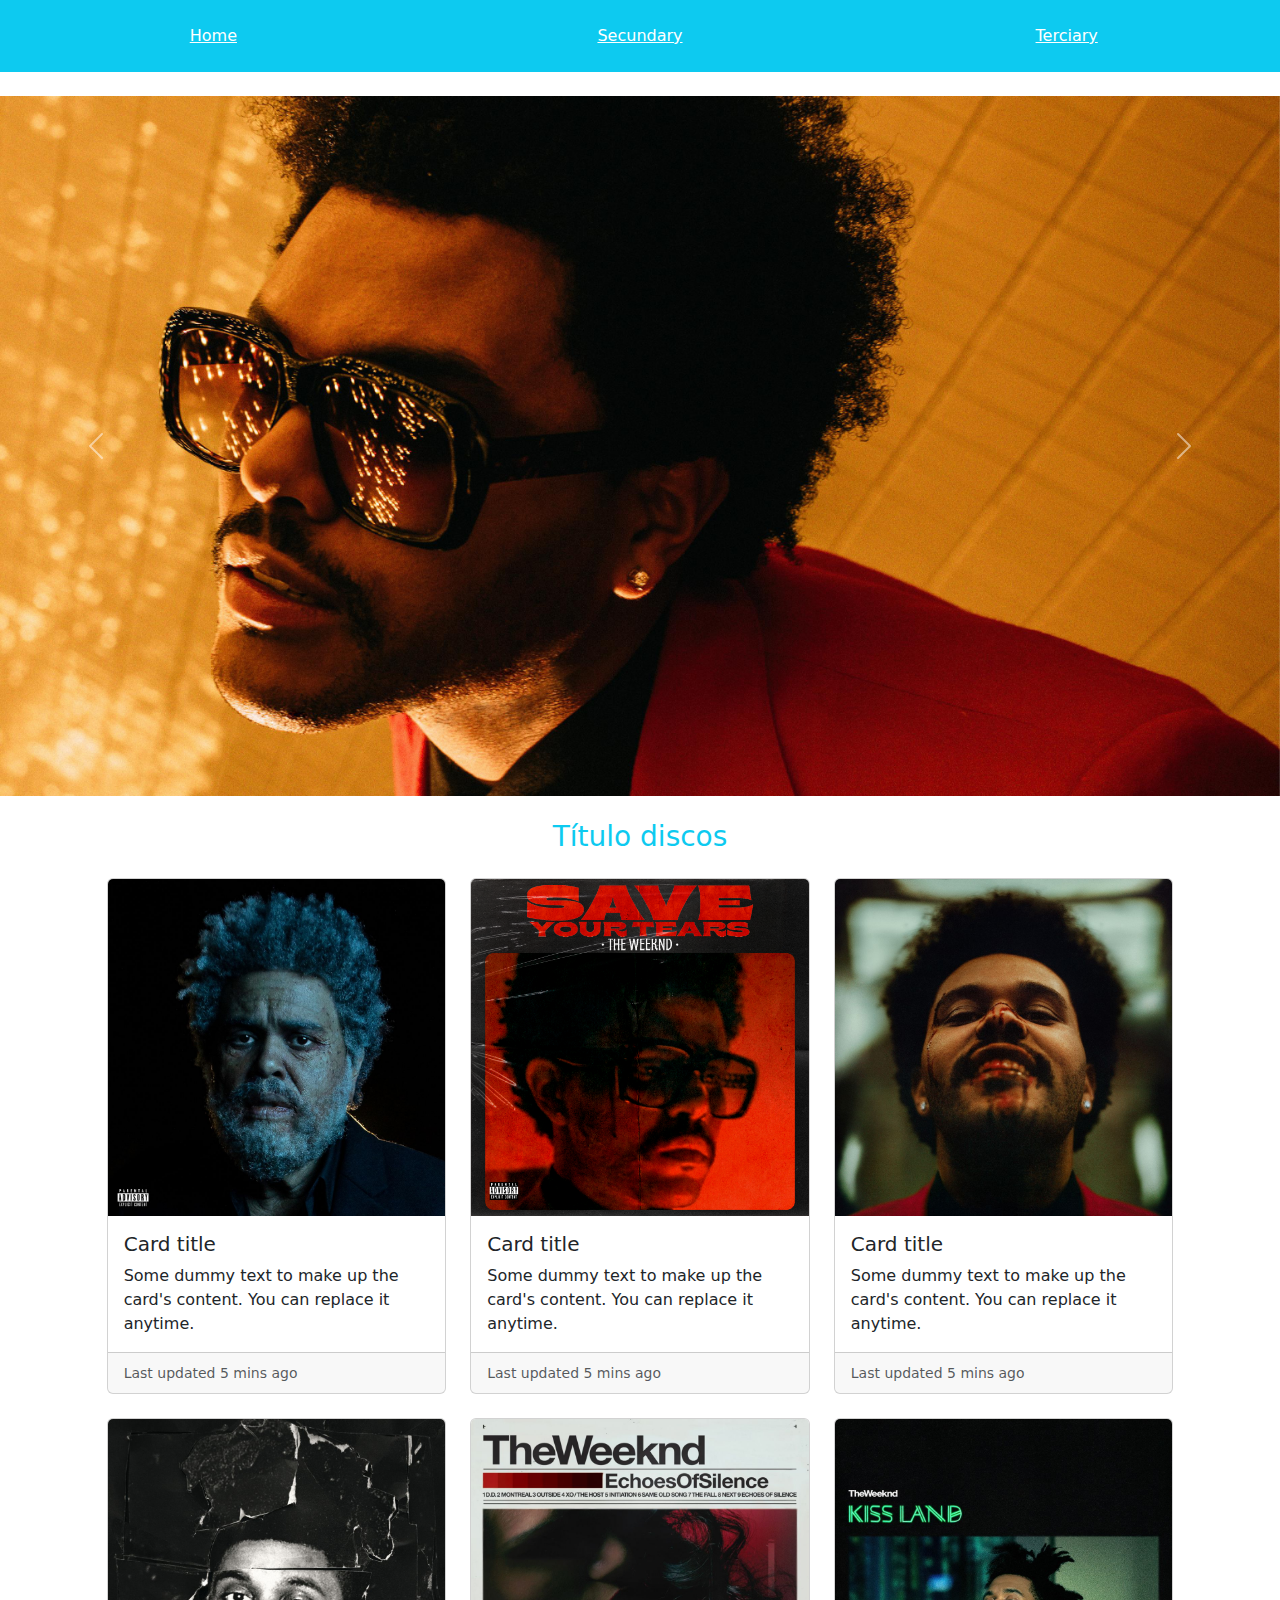
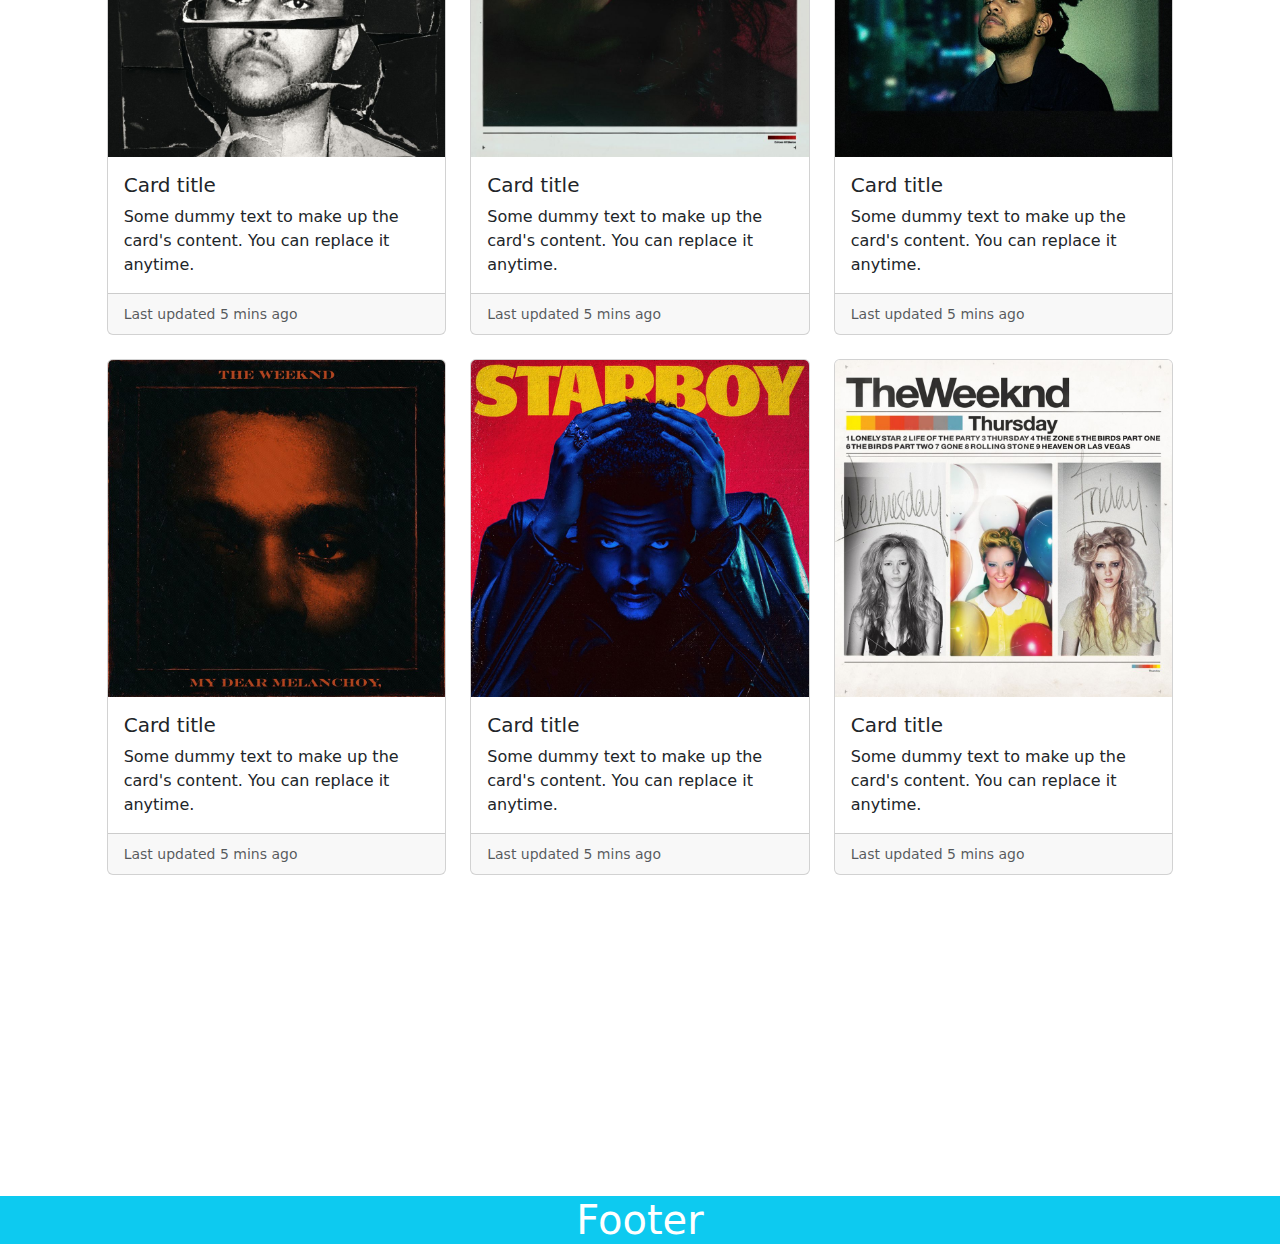
==== index.html @ e8db23d2 "PRIMER COMMIT" ====
<!DOCTYPE html>
<html lang="en">
  <head>
    <meta charset="UTF-8" />
    <meta name="viewport" content="width=device-width, initial-scale=1.0" />
    <link
      href="https://cdn.jsdelivr.net/npm/bootstrap@5.0.2/dist/css/bootstrap.min.css"
      rel="stylesheet"
    />
    <script src="https://cdn.jsdelivr.net/npm/bootstrap@5.0.2/dist/js/bootstrap.bundle.min.js"></script>
    <link rel="stylesheet" href="styles.css" />
    <title>Inicio</title>
  </head>
  <body>
    <header>
      <nav
        class="col-12 align-items-center justify-content-center bg-info d-flex text-center pt-4 pb-4"
      >
        <a href="index.html" class="col-4 text-white">Home</a>
        <a href="secondary.html" class="col-4 text-white">Secundary</a>
        <a href="terciary.html" class="col-4 text-white">Terciary</a>
      </nav>
    </header>

    <div class="main-content mt-4">
      
      <!-- Carrusel -->
      <div id="carouselExampleFade" class="carousel slide carousel-fade mb-4">
        <div class="carousel-inner">
          <div class="carousel-item active">
            <img src="/img/1080803.jpg" class="d-block w-100" alt="...">
          </div>
          <div class="carousel-item">
            <img src="/img/dztexpilhsh91.png" class="d-block w-100" alt="...">
          </div>
          <div class="carousel-item">
            <img src="img/MER89d1b098f418bb47fc2d58ce478ee_listen0322-1024x683.jpg" class="d-block w-100" alt="...">
          </div>
        </div>
        <button class="carousel-control-prev" type="button" data-bs-target="#carouselExampleFade" data-bs-slide="prev">
          <span class="carousel-control-prev-icon" aria-hidden="true"></span>
          <span class="visually-hidden">Previous</span>
        </button>
        <button class="carousel-control-next" type="button" data-bs-target="#carouselExampleFade" data-bs-slide="next">
          <span class="carousel-control-next-icon" aria-hidden="true"></span>
          <span class="visually-hidden">Next</span>
        </button>
      </div>
      <!-- Contenedor de las tarjetas -->
      <h3 class="text-center text-info mb-4">Título discos</h3>
      <div class="col-10 m-auto">
        <div class="row row-cols-1 row-cols-md-2 row-cols-lg-3 g-4">
          <div class="col">
            <div class="card">
              <img
                src="/img/disco_1.jpg"
                class="card-img-top"
                alt="..."
              />
              <div class="card-body">
                <h5 class="card-title">Card title</h5>
                <p class="card-text">
                  Some dummy text to make up the card's content. You can replace
                  it anytime.
                </p>
              </div>
              <div class="card-footer">
                <small class="text-muted">Last updated 5 mins ago</small>
              </div>
            </div>
          </div>
          <div class="col">
            <div class="card">
              <img
                src="/img/disco_2.png"
                class="card-img-top"
                alt="..."
              />
              <div class="card-body">
                <h5 class="card-title">Card title</h5>
                <p class="card-text">
                  Some dummy text to make up the card's content. You can replace
                  it anytime.
                </p>
              </div>
              <div class="card-footer">
                <small class="text-muted">Last updated 5 mins ago</small>
              </div>
            </div>
          </div>
          <div class="col">
            <div class="card">
              <img
                src="/img/disco_3.jpg"
                class="card-img-top"
                alt="..."
              />
              <div class="card-body">
                <h5 class="card-title">Card title</h5>
                <p class="card-text">
                  Some dummy text to make up the card's content. You can replace
                  it anytime.
                </p>
              </div>
              <div class="card-footer">
                <small class="text-muted">Last updated 5 mins ago</small>
              </div>
            </div>
          </div>
          <div class="col">
            <div class="card">
              <img
                src="/img/disco_4.jpg"
                class="card-img-top"
                alt="..."
              />
              <div class="card-body">
                <h5 class="card-title">Card title</h5>
                <p class="card-text">
                  Some dummy text to make up the card's content. You can replace
                  it anytime.
                </p>
              </div>
              <div class="card-footer">
                <small class="text-muted">Last updated 5 mins ago</small>
              </div>
            </div>
          </div>
          <div class="col">
            <div class="card">
              <img
                src="/img/disco_5.jpg"
                class="card-img-top"
                alt="..."
              />
              <div class="card-body">
                <h5 class="card-title">Card title</h5>
                <p class="card-text">
                  Some dummy text to make up the card's content. You can replace
                  it anytime.
                </p>
              </div>
              <div class="card-footer">
                <small class="text-muted">Last updated 5 mins ago</small>
              </div>
            </div>
          </div>
          <div class="col">
            <div class="card">
              <img
                src="/img/disco_6.jpg"
                class="card-img-top"
                alt="..."
              />
              <div class="card-body">
                <h5 class="card-title">Card title</h5>
                <p class="card-text">
                  Some dummy text to make up the card's content. You can replace
                  it anytime.
                </p>
              </div>
              <div class="card-footer">
                <small class="text-muted">Last updated 5 mins ago</small>
              </div>
            </div>
          </div>
          <div class="col">
            <div class="card">
              <img
                src="/img/disco_7.jpg"
                class="card-img-top"
                alt="..."
              />
              <div class="card-body">
                <h5 class="card-title">Card title</h5>
                <p class="card-text">
                  Some dummy text to make up the card's content. You can replace
                  it anytime.
                </p>
              </div>
              <div class="card-footer">
                <small class="text-muted">Last updated 5 mins ago</small>
              </div>
            </div>
          </div>
          <div class="col">
            <div class="card">
              <img
                src="/img/disco_8.jpg"
                class="card-img-top"
                alt="..."
              />
              <div class="card-body">
                <h5 class="card-title">Card title</h5>
                <p class="card-text">
                  Some dummy text to make up the card's content. You can replace
                  it anytime.
                </p>
              </div>
              <div class="card-footer">
                <small class="text-muted">Last updated 5 mins ago</small>
              </div>
            </div>
          </div>
          <div class="col">
            <div class="card">
              <img
                src="/img/disco_9.jpg"
                class="card-img-top"
                alt="..."
              />
              <div class="card-body">
                <h5 class="card-title">Card title</h5>
                <p class="card-text">
                  Some dummy text to make up the card's content. You can replace
                  it anytime.
                </p>
              </div>
              <div class="card-footer">
                <small class="text-muted">Last updated 5 mins ago</small>
              </div>
            </div>
          </div>
        </div>
      </div>
    </div>
    <footer>
      <div class="footer col-12 bg-info">
        <h1 class="text-white m-0 text-center">Footer</h1>
      </div>
      <script
        src="https://code.jquery.com/jquery-3.3.1.slim.min.js"
        integrity="sha384-q8i/X+965DzO0rT7abK41JStQIAqVgRVzpbzo5smXKp4YfRvH+8abtTE1Pi6jizo"
        crossorigin="anonymous"
      ></script>
      <script
        src="https://cdn.jsdelivr.net/npm/popper.js@1.14.3/dist/umd/popper.min.js"
        integrity="sha384-ZMP7rVo3mIykV+2+9J3UJ46jBk0WLaUAdn689aCwoqbBJiSnjAK/l8WvCWPIPm49"
        crossorigin="anonymous"
      ></script>
    </footer>
  </body>
</html>
---- styles.css ----
.main-content{
    min-height: 300vh;
}

.carousel, .carousel-item img{
    max-height: 700px;
}
.card iframe{
    height: 300px;
}
@media only screen and (max-width: 576px) {
    .main-content{
        min-height: 300vh;
    }
    .carousel, .carousel-item img{
        max-height: 250px;
    }
}
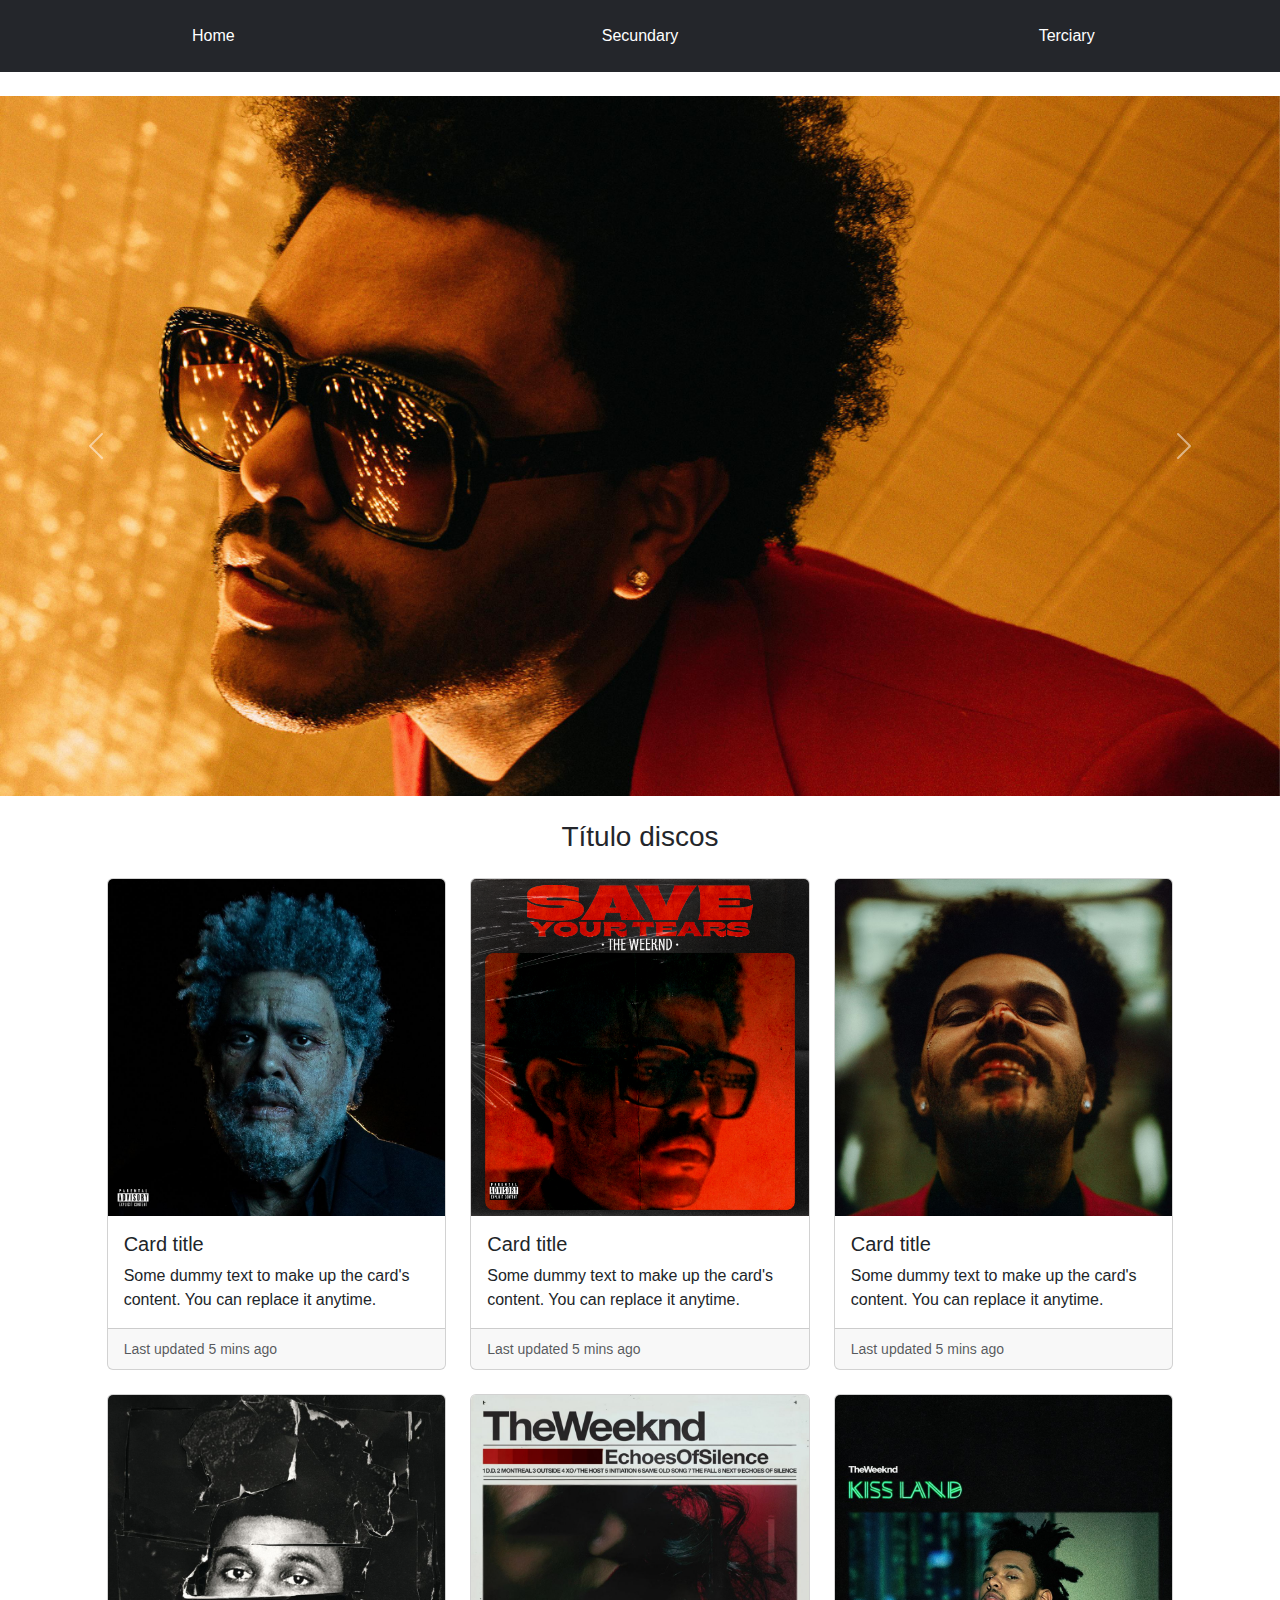
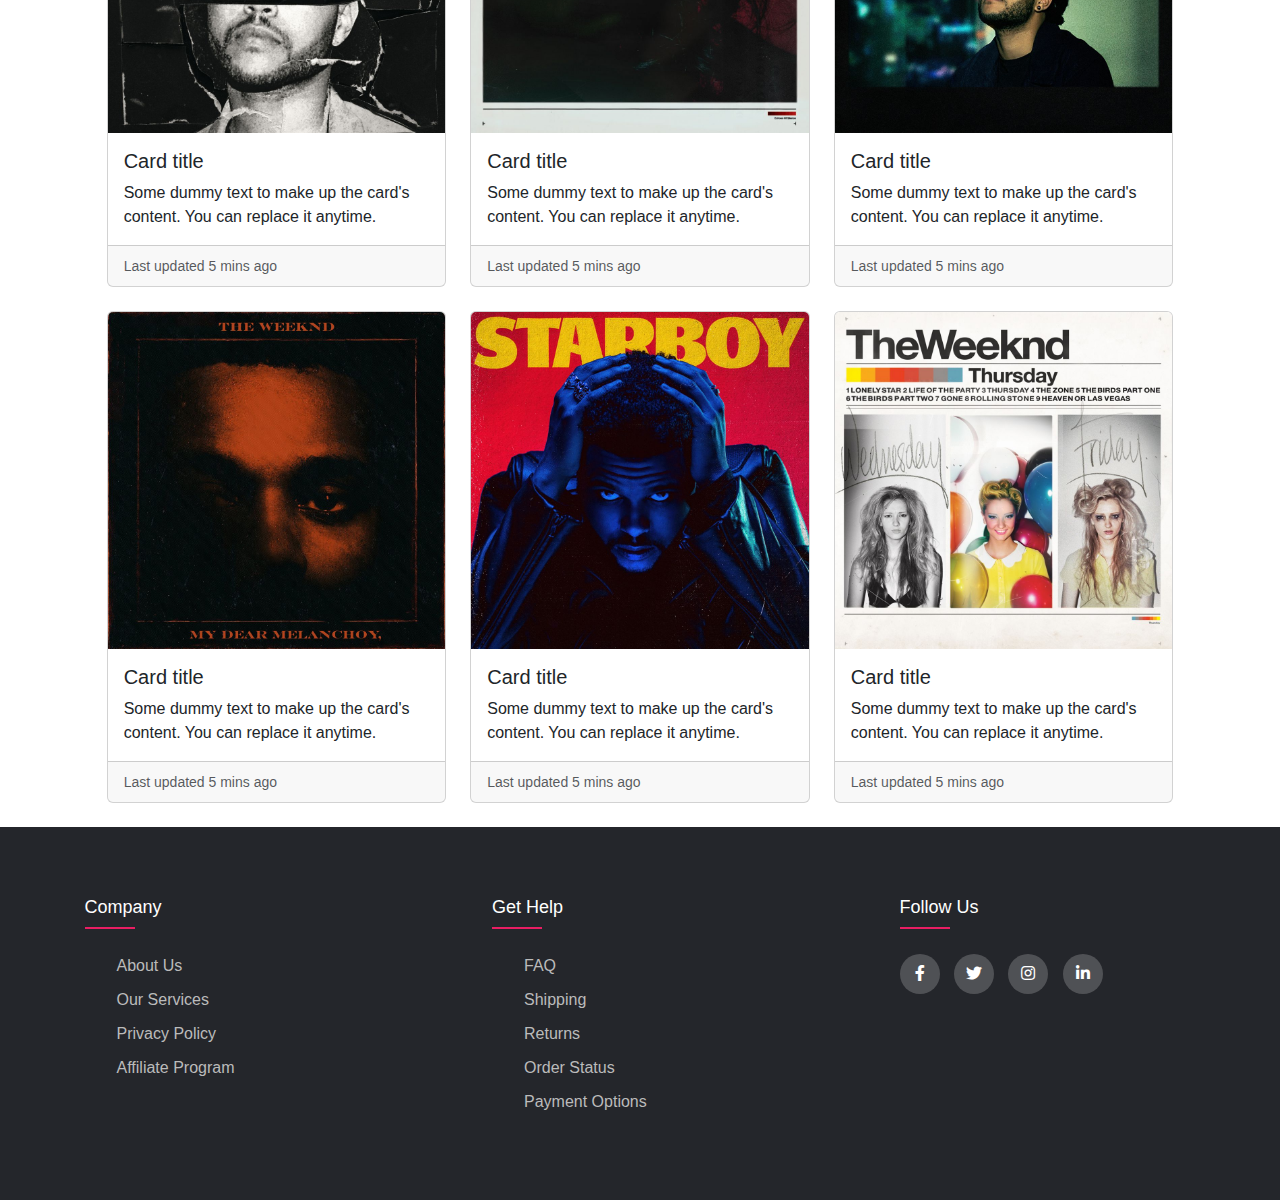
==== commit 0bc774d5: "ÚLTIMO COMMIT" ====
--- a/index.html
+++ b/index.html
@@ -8,13 +8,14 @@
       rel="stylesheet"
     />
     <script src="https://cdn.jsdelivr.net/npm/bootstrap@5.0.2/dist/js/bootstrap.bundle.min.js"></script>
+    <link rel="stylesheet" type="text/css" href="https://cdnjs.cloudflare.com/ajax/libs/font-awesome/5.15.1/css/all.min.css">
     <link rel="stylesheet" href="styles.css" />
     <title>Inicio</title>
   </head>
   <body>
     <header>
       <nav
-        class="col-12 align-items-center justify-content-center bg-info d-flex text-center pt-4 pb-4"
+        class="col-12 align-items-center justify-content-center d-flex text-center pt-4 pb-4" 
       >
         <a href="index.html" class="col-4 text-white">Home</a>
         <a href="secondary.html" class="col-4 text-white">Secundary</a>
@@ -28,10 +29,10 @@
       <div id="carouselExampleFade" class="carousel slide carousel-fade mb-4">
         <div class="carousel-inner">
           <div class="carousel-item active">
-            <img src="/img/1080803.jpg" class="d-block w-100" alt="...">
+            <img src="https://elizavetait333.github.io/Proyecto_DIW/img/1080803.jpg" class="d-block w-100" alt="...">
           </div>
           <div class="carousel-item">
-            <img src="/img/dztexpilhsh91.png" class="d-block w-100" alt="...">
+            <img src="https://elizavetait333.github.io/Proyecto_DIW/img/dztexpilhsh91.png" class="d-block w-100" alt="...">
           </div>
           <div class="carousel-item">
             <img src="img/MER89d1b098f418bb47fc2d58ce478ee_listen0322-1024x683.jpg" class="d-block w-100" alt="...">
@@ -47,165 +48,165 @@
         </button>
       </div>
       <!-- Contenedor de las tarjetas -->
-      <h3 class="text-center text-info mb-4">Título discos</h3>
-      <div class="col-10 m-auto">
+      <h3 class="text-center mb-4" style="color: #24262b">Título discos</h3>
+      <div class="col-10 m-auto mb-4">
         <div class="row row-cols-1 row-cols-md-2 row-cols-lg-3 g-4">
           <div class="col">
             <div class="card">
               <img
-                src="/img/disco_1.jpg"
-                class="card-img-top"
-                alt="..."
-              />
-              <div class="card-body">
-                <h5 class="card-title">Card title</h5>
-                <p class="card-text">
-                  Some dummy text to make up the card's content. You can replace
-                  it anytime.
-                </p>
-              </div>
-              <div class="card-footer">
-                <small class="text-muted">Last updated 5 mins ago</small>
-              </div>
-            </div>
-          </div>
-          <div class="col">
-            <div class="card">
-              <img
-                src="/img/disco_2.png"
-                class="card-img-top"
-                alt="..."
-              />
-              <div class="card-body">
-                <h5 class="card-title">Card title</h5>
-                <p class="card-text">
-                  Some dummy text to make up the card's content. You can replace
-                  it anytime.
-                </p>
-              </div>
-              <div class="card-footer">
-                <small class="text-muted">Last updated 5 mins ago</small>
-              </div>
-            </div>
-          </div>
-          <div class="col">
-            <div class="card">
-              <img
-                src="/img/disco_3.jpg"
-                class="card-img-top"
-                alt="..."
-              />
-              <div class="card-body">
-                <h5 class="card-title">Card title</h5>
-                <p class="card-text">
-                  Some dummy text to make up the card's content. You can replace
-                  it anytime.
-                </p>
-              </div>
-              <div class="card-footer">
-                <small class="text-muted">Last updated 5 mins ago</small>
-              </div>
-            </div>
-          </div>
-          <div class="col">
-            <div class="card">
-              <img
-                src="/img/disco_4.jpg"
-                class="card-img-top"
-                alt="..."
-              />
-              <div class="card-body">
-                <h5 class="card-title">Card title</h5>
-                <p class="card-text">
-                  Some dummy text to make up the card's content. You can replace
-                  it anytime.
-                </p>
-              </div>
-              <div class="card-footer">
-                <small class="text-muted">Last updated 5 mins ago</small>
-              </div>
-            </div>
-          </div>
-          <div class="col">
-            <div class="card">
-              <img
-                src="/img/disco_5.jpg"
-                class="card-img-top"
-                alt="..."
-              />
-              <div class="card-body">
-                <h5 class="card-title">Card title</h5>
-                <p class="card-text">
-                  Some dummy text to make up the card's content. You can replace
-                  it anytime.
-                </p>
-              </div>
-              <div class="card-footer">
-                <small class="text-muted">Last updated 5 mins ago</small>
-              </div>
-            </div>
-          </div>
-          <div class="col">
-            <div class="card">
-              <img
-                src="/img/disco_6.jpg"
-                class="card-img-top"
-                alt="..."
-              />
-              <div class="card-body">
-                <h5 class="card-title">Card title</h5>
-                <p class="card-text">
-                  Some dummy text to make up the card's content. You can replace
-                  it anytime.
-                </p>
-              </div>
-              <div class="card-footer">
-                <small class="text-muted">Last updated 5 mins ago</small>
-              </div>
-            </div>
-          </div>
-          <div class="col">
-            <div class="card">
-              <img
-                src="/img/disco_7.jpg"
-                class="card-img-top"
-                alt="..."
-              />
-              <div class="card-body">
-                <h5 class="card-title">Card title</h5>
-                <p class="card-text">
-                  Some dummy text to make up the card's content. You can replace
-                  it anytime.
-                </p>
-              </div>
-              <div class="card-footer">
-                <small class="text-muted">Last updated 5 mins ago</small>
-              </div>
-            </div>
-          </div>
-          <div class="col">
-            <div class="card">
-              <img
-                src="/img/disco_8.jpg"
-                class="card-img-top"
-                alt="..."
-              />
-              <div class="card-body">
-                <h5 class="card-title">Card title</h5>
-                <p class="card-text">
-                  Some dummy text to make up the card's content. You can replace
-                  it anytime.
-                </p>
-              </div>
-              <div class="card-footer">
-                <small class="text-muted">Last updated 5 mins ago</small>
-              </div>
-            </div>
-          </div>
-          <div class="col">
-            <div class="card">
-              <img
-                src="/img/disco_9.jpg"
+                src="https://elizavetait333.github.io/Proyecto_DIW/img/disco_1.jpg"
+                class="card-img-top"
+                alt="..."
+              />
+              <div class="card-body">
+                <h5 class="card-title">Card title</h5>
+                <p class="card-text">
+                  Some dummy text to make up the card's content. You can replace
+                  it anytime.
+                </p>
+              </div>
+              <div class="card-footer">
+                <small class="text-muted">Last updated 5 mins ago</small>
+              </div>
+            </div>
+          </div>
+          <div class="col">
+            <div class="card">
+              <img
+                src="https://elizavetait333.github.io/Proyecto_DIW/img/disco_2.png"
+                class="card-img-top"
+                alt="..."
+              />
+              <div class="card-body">
+                <h5 class="card-title">Card title</h5>
+                <p class="card-text">
+                  Some dummy text to make up the card's content. You can replace
+                  it anytime.
+                </p>
+              </div>
+              <div class="card-footer">
+                <small class="text-muted">Last updated 5 mins ago</small>
+              </div>
+            </div>
+          </div>
+          <div class="col">
+            <div class="card">
+              <img
+                src="https://elizavetait333.github.io/Proyecto_DIW/img/disco_3.jpg"
+                class="card-img-top"
+                alt="..."
+              />
+              <div class="card-body">
+                <h5 class="card-title">Card title</h5>
+                <p class="card-text">
+                  Some dummy text to make up the card's content. You can replace
+                  it anytime.
+                </p>
+              </div>
+              <div class="card-footer">
+                <small class="text-muted">Last updated 5 mins ago</small>
+              </div>
+            </div>
+          </div>
+          <div class="col">
+            <div class="card">
+              <img
+                src="https://elizavetait333.github.io/Proyecto_DIW/img/disco_4.jpg"
+                class="card-img-top"
+                alt="..."
+              />
+              <div class="card-body">
+                <h5 class="card-title">Card title</h5>
+                <p class="card-text">
+                  Some dummy text to make up the card's content. You can replace
+                  it anytime.
+                </p>
+              </div>
+              <div class="card-footer">
+                <small class="text-muted">Last updated 5 mins ago</small>
+              </div>
+            </div>
+          </div>
+          <div class="col">
+            <div class="card">
+              <img
+                src="https://elizavetait333.github.io/Proyecto_DIW/img/disco_5.jpg"
+                class="card-img-top"
+                alt="..."
+              />
+              <div class="card-body">
+                <h5 class="card-title">Card title</h5>
+                <p class="card-text">
+                  Some dummy text to make up the card's content. You can replace
+                  it anytime.
+                </p>
+              </div>
+              <div class="card-footer">
+                <small class="text-muted">Last updated 5 mins ago</small>
+              </div>
+            </div>
+          </div>
+          <div class="col">
+            <div class="card">
+              <img
+                src="https://elizavetait333.github.io/Proyecto_DIW/img/disco_6.jpg"
+                class="card-img-top"
+                alt="..."
+              />
+              <div class="card-body">
+                <h5 class="card-title">Card title</h5>
+                <p class="card-text">
+                  Some dummy text to make up the card's content. You can replace
+                  it anytime.
+                </p>
+              </div>
+              <div class="card-footer">
+                <small class="text-muted">Last updated 5 mins ago</small>
+              </div>
+            </div>
+          </div>
+          <div class="col">
+            <div class="card">
+              <img
+                src="https://elizavetait333.github.io/Proyecto_DIW/img/disco_7.jpg"
+                class="card-img-top"
+                alt="..."
+              />
+              <div class="card-body">
+                <h5 class="card-title">Card title</h5>
+                <p class="card-text">
+                  Some dummy text to make up the card's content. You can replace
+                  it anytime.
+                </p>
+              </div>
+              <div class="card-footer">
+                <small class="text-muted">Last updated 5 mins ago</small>
+              </div>
+            </div>
+          </div>
+          <div class="col">
+            <div class="card">
+              <img
+                src="https://elizavetait333.github.io/Proyecto_DIW/img/disco_8.jpg"
+                class="card-img-top"
+                alt="..."
+              />
+              <div class="card-body">
+                <h5 class="card-title">Card title</h5>
+                <p class="card-text">
+                  Some dummy text to make up the card's content. You can replace
+                  it anytime.
+                </p>
+              </div>
+              <div class="card-footer">
+                <small class="text-muted">Last updated 5 mins ago</small>
+              </div>
+            </div>
+          </div>
+          <div class="col">
+            <div class="card">
+              <img
+                src="https://elizavetait333.github.io/Proyecto_DIW/img/disco_9.jpg"
                 class="card-img-top"
                 alt="..."
               />
@@ -224,9 +225,40 @@
         </div>
       </div>
     </div>
-    <footer>
-      <div class="footer col-12 bg-info">
-        <h1 class="text-white m-0 text-center">Footer</h1>
+
+    <!--FOOTER ANIMADO-->
+    <footer class="footer">
+      <div class="col-12">
+       <div class="row d-flex align-items-start justify-content-evenly">
+         <div class="footer-col">
+           <h4>company</h4>
+           <ul>
+             <li><a href="#">about us</a></li>
+             <li><a href="#">our services</a></li>
+             <li><a href="#">privacy policy</a></li>
+             <li><a href="#">affiliate program</a></li>
+           </ul>
+         </div>
+         <div class="footer-col">
+           <h4>get help</h4>
+           <ul>
+             <li><a href="#">FAQ</a></li>
+             <li><a href="#">shipping</a></li>
+             <li><a href="#">returns</a></li>
+             <li><a href="#">order status</a></li>
+             <li><a href="#">payment options</a></li>
+           </ul>
+         </div>
+         <div class="footer-col">
+           <h4>follow us</h4>
+           <div class="social-links">
+             <a href="#"><i class="fab fa-facebook-f"></i></a>
+             <a href="#"><i class="fab fa-twitter"></i></a>
+             <a href="#"><i class="fab fa-instagram"></i></a>
+             <a href="#"><i class="fab fa-linkedin-in"></i></a>
+           </div>
+         </div>
+       </div>
       </div>
       <script
         src="https://code.jquery.com/jquery-3.3.1.slim.min.js"
@@ -238,6 +270,6 @@
         integrity="sha384-ZMP7rVo3mIykV+2+9J3UJ46jBk0WLaUAdn689aCwoqbBJiSnjAK/l8WvCWPIPm49"
         crossorigin="anonymous"
       ></script>
-    </footer>
+   </footer>
   </body>
 </html>
--- a/styles.css
+++ b/styles.css
@@ -1,18 +1,357 @@
-.main-content{
+*{
+  font-family: 'Poppins', sans-serif;
+  text-decoration: none !important;
+}
+.main-content {
+  min-height: 100vh;
+  height: auto;
+}
+nav{
+  background-color: #24262b;
+}
+.carousel,
+.carousel-item img {
+  max-height: 700px;
+}
+.card iframe {
+  height: 300px;
+}
+@media only screen and (max-width: 576px) {
+  .main-content {
     min-height: 300vh;
-}
-
-.carousel, .carousel-item img{
-    max-height: 700px;
-}
-.card iframe{
-    height: 300px;
-}
-@media only screen and (max-width: 576px) {
-    .main-content{
-        min-height: 300vh;
-    }
-    .carousel, .carousel-item img{
-        max-height: 250px;
-    }
+  }
+  .carousel,
+  .carousel-item img {
+    max-height: 250px;
+  }
+  
+}
+
+.container {
+  display: flex;
+  justify-content: center;
+  align-items: center;
+  height: 100vh;
+  flex-direction: column;
+}
+
+.container .album {
+  display: flex;
+  align-items: center;
+  justify-content: center;
+  position: relative;
+}
+
+.container .album .outer {
+  height: 550px;
+  width: 550px;
+  border-radius: 50%;
+  background-color: #303030;
+  justify-content: center;
+  align-items: center;
+  display: flex;
+  z-index: 0;
+  position: relative;
+  left: -15%;
+  transform: rotate(0deg);
+  animation: rotateVinyl 20s linear infinite;
+  animation-play-state: paused;
+}
+.container .album .outer.running{
+  animation-play-state: running;
+}
+.note {
+  position: absolute;
+  width: 20px; /* Ajusta el tamaño de las notas según tus necesidades */
+  height: 40px;
+  background-color: #ffcc00; /* Color de las notas musicales */
+  transform: translateY(-50%) rotate(45deg);
+}
+
+.note1 {
+  top: 25%;
+  left: 25%;
+}
+
+.note2 {
+  top: 75%;
+  left: 75%;
+}
+
+.noot-1,
+.noot-2,
+.noot-3,
+.noot-4 {
+  position: absolute;
+  animation: notes 2s infinite linear;
+  animation-play-state: paused;
+  font-size: 35px;
+  opacity: 0;
+  color: blue;
+}
+.noot-1.active,
+.noot-2.active,
+.noot-3.active,
+.noot-4.active{
+  animation-play-state: running;
+} 
+.noot-1 {
+  top: -25px;
+  left: 70%;
+  animation-delay: 0.5s;
+}
+.video_oculto {
+  width: 10px;
+  height: 10px;
+  position: absolute;
+  top: 50%;
+  left: 50%;
+  overflow: hidden;
+}
+.noot-2 {
+  top: 30px;
+  left: 80%;
+  animation-delay: 1s;
+}
+
+.noot-3 {
+  top: 90px;
+  left: 80%;
+  animation-delay: 1.5s;
+}
+
+.noot-4 {
+  top: 200px;
+  left: 90%;
+  animation-delay: 2s;
+}
+
+@keyframes notes {
+  0% {
+    transform: scale(1) translate(0, 0);
+    opacity: 0;
+  }
+  50% {
+    opacity: 1;
+    transform: scale(1.5) translate(50%, -50%);
+  }
+  80% {
+    opacity: 0;
+    transform: scale(1.5) translate(100%, -100%);
+  }
+  100% {
+    transform: scale(1.5) translate(100%, -100%);
+    opacity: 0;
+  }
+}
+.controls {
+  width: 50%;
+  display: flex;
+  justify-content: space-evenly;
+  align-items: center;
+  margin-top: 20px;
+}
+
+.play-btn {
+  position: relative;
+  width: 60px;
+  height: 60px;
+  border-radius: 50%;
+  background-color: black;
+}
+
+.play-btn span {
+  position: absolute;
+  top: 50%;
+  left: 25%;
+  transform: translateY(-50%);
+  width: 10px;
+  height: 30px;
+  border-radius: 2px;
+  background-color: white;
+  transition: 0.5s all;
+  clip-path: polygon(0 0, 100% 0, 100% 100%, 0% 100%);
+}
+
+.play-btn span:nth-child(2) {
+  left: 55%;
+  transform-origin: center;
+}
+
+.play-btn.pause span:nth-child(2) {
+  transform: translateY(-50%) scaleY(0);
+}
+
+.play-btn.pause span:nth-child(1) {
+  width: 35%;
+  left: 53%;
+  transform: translate(-50%, -50%);
+  border-radius: 0;
+  clip-path: polygon(0 0, 100% 50%, 100% 50%, 0% 100%);
+}
+
+.play-btn.pause {
+  animation: pulse 2s linear infinite;
+}
+
+@keyframes pulse {
+  0% {
+    box-shadow: 0;
+  }
+  50% {
+    box-shadow: 0 0 0 5px rgba(255, 255, 255, 0.1);
+  }
+  100% {
+    box-shadow: 0 0 0 5px rgba(255, 255, 255, 0.4);
+  }
+}
+.btn {
+  width: 40px;
+  height: 40px;
+  background-color: black;
+  border-radius: 50%;
+  display: flex;
+  justify-content: center;
+  align-items: center;
+  border: none;
+  cursor: pointer;
+}
+
+.forward-btn span{
+  width: 30px;
+  height: 20px;
+  clip-path: polygon(0 0, 0% 100%,100% 50%,100% 50%);
+  background-color: white;
+}
+.backward-btn span{
+  width: 30px;
+  height: 20px;
+  clip-path: polygon(100% 100%, 0% 50%, 0% 50%, 100% 0%);
+  background-color: white;
+}
+
+.container .album .card {
+  height: 600px;
+  width: 550px;
+  position: relative;
+  left: 10%;
+  background-image: url("img/disco_3.jpg");
+  background-size: 100% 100%;
+  z-index: 1;
+}
+.container .album .outer .inner {
+  height: 200px;
+  width: 200px;
+  border-radius: 50%;
+  background-image: url("img/disco_3.jpg");
+  background-size: 100% 100%;
+}
+
+@keyframes rotateVinyl {
+  from {
+    transform: rotate(0deg);
+  }
+  to {
+    transform: rotate(360deg);
+  }
+}
+
+
+@import url('https://fonts.googleapis.com/css2?family=Poppins:wght@300;400;500;600;700&display=swap');
+body{
+  line-height: 1.5;
+  font-family: 'Poppins', sans-serif;
+}
+*{
+  margin:0;
+  padding:0;
+  box-sizing: border-box;
+}
+.container{
+  max-width: 1170px;
+  margin:auto;
+}
+.row{
+  display: flex;
+  flex-wrap: wrap;
+}
+ul{
+  list-style: none;
+}
+.footer{
+  background-color: #24262b;
+    padding: 70px 0;
+}
+.footer-col{
+   width: 25%;
+   padding: 0 15px;
+}
+.footer-col h4{
+  font-size: 18px;
+  color: #ffffff;
+  text-transform: capitalize;
+  margin-bottom: 35px;
+  font-weight: 500;
+  position: relative;
+}
+.footer-col h4::before{
+  content: '';
+  position: absolute;
+  left:0;
+  bottom: -10px;
+  background-color: #e91e63;
+  height: 2px;
+  box-sizing: border-box;
+  width: 50px;
+}
+.footer-col ul li:not(:last-child){
+  margin-bottom: 10px;
+}
+.footer-col ul li a{
+  font-size: 16px;
+  text-transform: capitalize;
+  color: #ffffff;
+  text-decoration: none;
+  font-weight: 300;
+  color: #bbbbbb;
+  display: block;
+  transition: all 0.3s ease;
+}
+.footer-col ul li a:hover{
+  color: #ffffff;
+  padding-left: 8px;
+}
+.footer-col .social-links a{
+  display: inline-block;
+  height: 40px;
+  width: 40px;
+  background-color: rgba(255,255,255,0.2);
+  margin:0 10px 10px 0;
+  text-align: center;
+  line-height: 40px;
+  border-radius: 50%;
+  color: #ffffff;
+  transition: all 0.5s ease;
+}
+.footer-col .social-links a:hover{
+  color: #24262b;
+  background-color: #ffffff;
+}
+
+/*responsive*/
+@media(max-width: 767px){
+  .footer-col{
+    width: 50%;
+    margin-bottom: 30px;
+}
+}
+@media(max-width: 574px){
+  .footer-col{
+    width: 100%;
+}
+}
+
+
+@media(max-width:767px){
+
 }